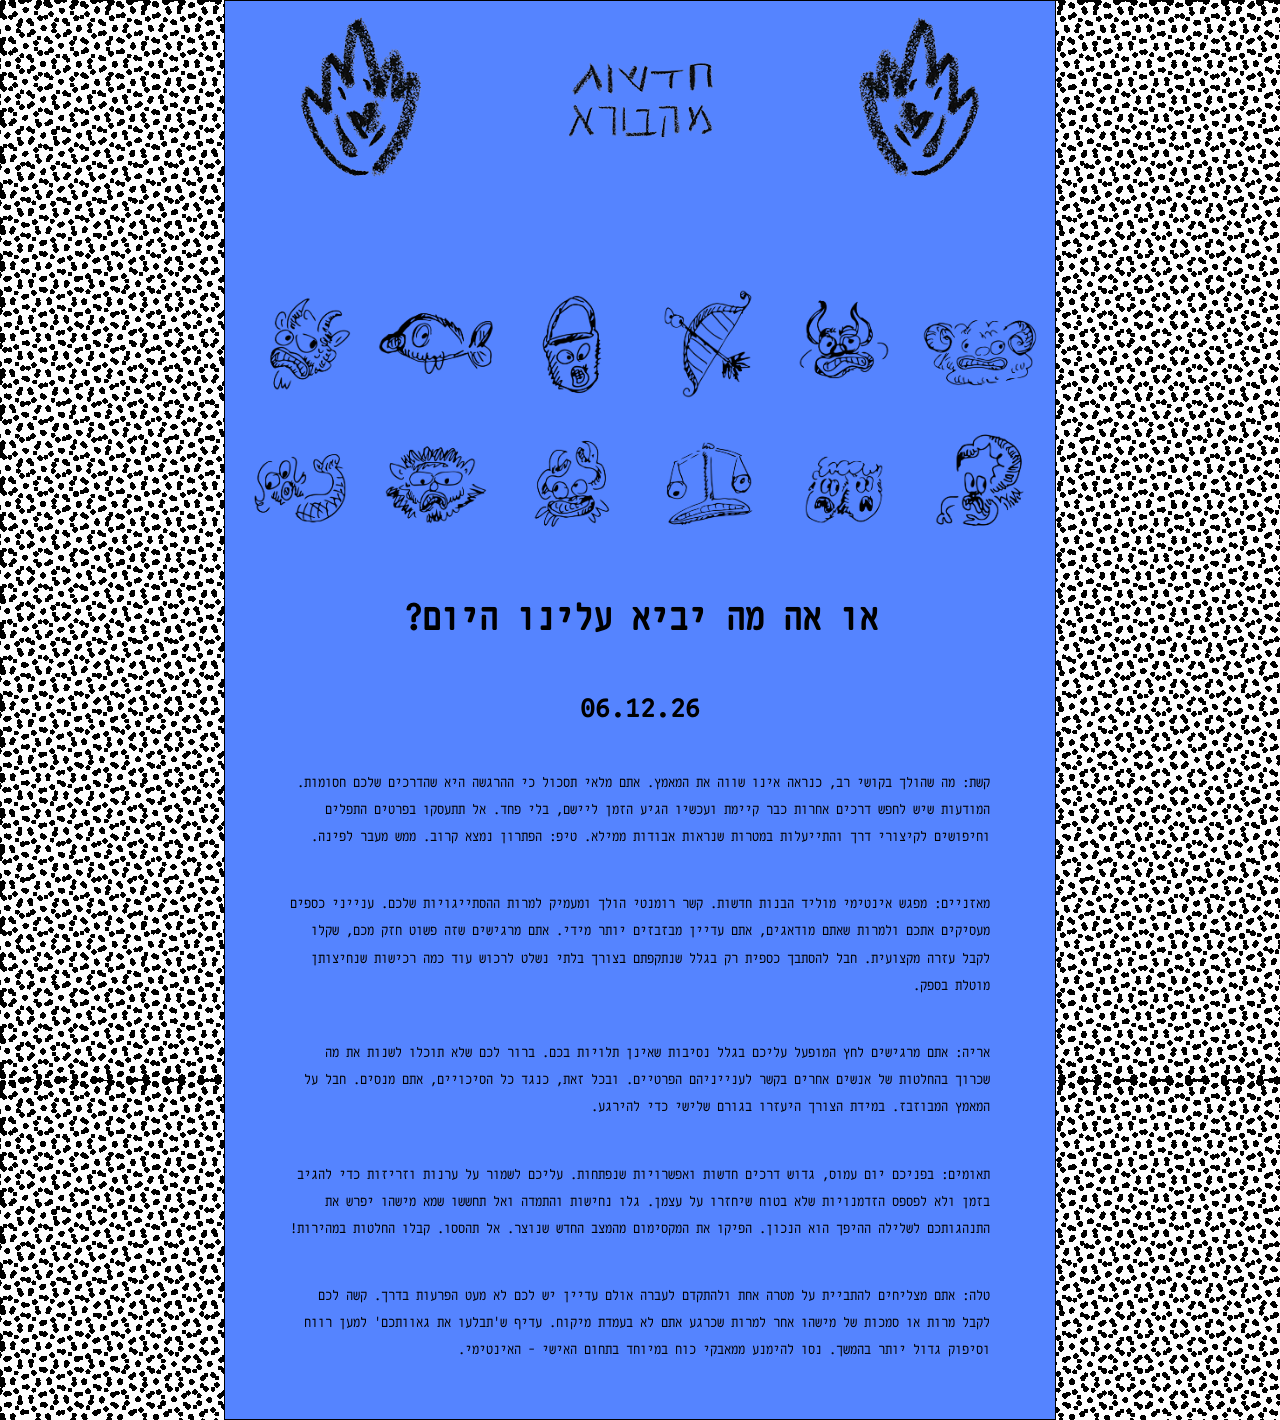
==== index.html @ 4e0ec6e6 "initial site" ====
<!DOCTYPE html>
<html lang="he" dir="rtl">
<head>
  <meta charset="UTF-8">
  <title>מגיד העתידות</title>

  <!-- MAIN STYLES -->
  <link rel="stylesheet" href="style.css">
</head>
<body>
</div>
  <!-- HEADER -->
   <div class="content-box">

<div class="header">

    <img src="אסטים/hamsa-left-1.png">

  <img src="אסטים/header.png" >
<img src="אסטים/hamsa-right-1.png">
</div>

<div class="icon-row">
  <div class="icon">
   <img src="אסטים/icons:טלה.png"> 
  </div>
    <div class="icon">
      <img src="אסטים/icons:שור.png">
    </div>
   <div class="icon">
     <img src="אסטים/icons:קשת.png">
   </div>
  <div class="icon">
  <img src="אסטים/icons:דלי.png">
</div>
  <div class="icon"> <img src="אסטים/icons:דגים.png">
  </div>
<div class="icon" >
    <img src="אסטים/icons:גדי.png">
</div> 
<div class="icon">
  <img src="אסטים/icons:עקרב.png">
</div>
<div class="icon">
    <img src="אסטים/icons:תאומים.png">
</div>
<div class="icon">
    <img src="אסטים/icons:מאזניים.png">
</div>
<div class="icon">
    <img src="אסטים/icons:סרטן.png">
</div>
<div class="icon" >
    <img src="אסטים/icons:אריה.png">
</div>
<div class="icon">
    <img src="אסטים/icons:בתולה.png">
</div>
</div>

<div class="q">
  <h3>או אה מה יביא עלינו היום?</h3>
</div>

<div id="date"></div>

<div class="body-text">
  <p>
    קשת:
    <span class="volatile">מה שהולך בקושי רב, כנראה אינו שווה את המאמץ.</span>
    אתם מלאי תסכול כי
    <span class="volatile">ההרגשה היא ש</span>הדרכים שלכם חסומות.
    <span class="volatile">המודעות ש</span>יש לחפש דרכים אחרות
    <span class="volatile">כבר קיימת ועכשיו הגיע הזמן ליישם, בלי פחד. אל תתעסקו בפרטים התפלים וחיפושים לקיצורי דרך והתייעלות במטרות שנראות אבודות ממילא. טיפ: הפתרון נמצא קרוב. ממש</span>
    מעבר לפינה.
  </p>
</div>

<div class="body-text">
  <p>
    מאזניים:
    <span class="volatile">מפגש אינטימי מוליד הבנות חדשות. קשר רומנטי הולך ומעמיק למרות ההסתייגויות שלכם. ענייני כספים מעסיקים אתכם ולמרות ש</span>אתם
    <span class="volatile">מודאגים, אתם עדיין מבזבזים</span>
    יותר מידי.
    <span class="volatile">אתם מרגישים שזה פשוט חזק מכם,</span>
    שקלו לקבל עזרה מקצועית.
    <span class="volatile">חבל להסתבך כספית רק בגלל שנתקפתם בצורך בלתי נשלט לרכוש עוד כמה רכישות שנחיצותן מוטלת בספק.</span>
  </p>
</div>
<div class="body-text">
  <p>
    אריה: אתם מ<span class="volatile">ר</span>גישים <span class="volatile">לחץ המופעל עליכם בגלל</span> נס<span class="volatile">יבות שאינן תלויות בכם. ברור לכם שלא תוכלו לשנות את מה שכרוך בהחלטות של אנשים אחרים בקשר ל</span>ע<span class="volatile">נייניהם הפרטיים. ובכ</span>ל <span class="volatile">זאת, כנגד כל הסיכויים, אתם מנסים.</span> ח<span class="volatile">ב</span>ל <span class="volatile">על המאמץ המ</span>ב<span class="volatile">וזבז. במידת הצורך היעזרו בגורם שלישי כדי להירגע.</span>
  </p>
</div>
<div class="body-text">
  <p>
    תאומים: בפניכם יום עמוס<span class="volatile">, גדוש דרכים חדשות ואפשרויות שנפתחות. עליכם לשמור על ערנות וזריזות כדי להגיב בזמן ולא לפספס הזדמנויות שלא בטוח שיחזרו על עצמן. גלו נחישות והתמדה ואל </span>תחששו <span class="volatile">שמא מישהו יפרש את התנהגותכם לשלילה ההיפך הוא הנכון. הפיקו את המקסימום מהמצב החדש שנוצר. אל</span> תהססו. <span class="volatile">קבלו החלטות במהירות!</span>
  </p>
</div>
<div class="body-text">
  <p>
    טלה: <span class="volatile">אתם מצליחים להתביית על מטרה אחת ולהתקדם לעברה אולם עדיין</span> יש לכם לא מעט הפרעות <span class="volatile">בדרך. קשה לכם לקבל מרות או סמכות של מישהו אחר למרות שכרגע אתם לא בעמדת מיקוח. עדיף ש'תבלעו את גאוותכם' למען רווח וסיפוק גדול יותר בהמשך. נסו להימנע ממאבקי כוח במיוחד</span> בתחום <span class="volatile">האישי -</span> האינטימי.
  </p>
</div>

<div id="overlay" class="overlay">
  <div id="fortune" class="fortune-box"></div>
</div>
  <!-- MAIN PAGE JAVASCRIPT -->
  <script src="code/js.code"></script>
  <script>
  const today = new Date();

  const formattedDate = today.toLocaleDateString("he-IL", {
    day: "2-digit",
    month: "2-digit",
    year: "2-digit"
  });

  document.getElementById("date").textContent = formattedDate;
</script>


</body>
</html>
---- style.css ----
body {
 background-image: url("אסטים/blackandwhiteback.png");
  background-size:contain        /* fills screen */
  background-position: center;   /* centered */
  background-repeat: repeat/* no tiling */

  color: black; /* keeping your text color consistent */
  font-family: "NarkissYair", serif;
  padding: 20px;
}

@font-face {
  font-family: "NarkissYair";
  src: url("fonts/NarkissYairMono-Regular-TRIAL.otf") format("opentype");
  font-weight: normal;
  font-style: normal;
}
.content-box {
  background: #5584ff;        /* cream */
  color: black;
  padding: 15px;

  border: 1px solid black;
  max-width: 800px;
  width: 95%;

  margin: 0 auto;
}

/* HEADER */
.header {
  display: flex;
  justify-content: space-around;   /* center the whole header */
  align-items: center;        /* vertical alignment */

  gap: 40px;   
 padding-bottom: 100px;
}

/* ✅ THIS ensures same size + no distortion */
.header img {
  width: 150px;        /* 🔧 change this to control size */
  height: auto;       /* keeps proportions */
}
``
.luck-link {
  display: inline-block;
  border: 1px solid black;
  padding: 10px 20px;
  text-decoration: none;
 color: black; 
  font-family: "NarkissYair", serif;
}

.luck-link:hover {
  background: black;
  color: white;
}
``
/* === TOP NAVIGATION === */
.site-nav {
  display: flex;
  justify-content: center;
  align-items: center;
  gap: 14px;
  margin: 16px 0 32px;
  font-family: "NarkissYair", serif;
    font-size: 15px;
}

.site-nav a {
  text-decoration: none;
  color: black; 
  border-bottom: 1px solid transparent;
}

.site-nav a:hover {
  border-bottom: 1px solid black;
}

.nav-separator {
  font-size: 18px;
  line-height: 1;
}
/* === WHEEL SECTION === */
.wheel-section {
  display: flex;
  flex-direction: column;   /* ✅ vertical stack */
  align-items: center;      /* ✅ center horizontally */
  gap: 20px;
}
.icon-row {
  display: flex;          /* ✅ puts them in ONE ROW */
  gap: 10px;              /* space between icons */
  justify-content:space-between; 

  flex-wrap: wrap;        /* ✅ wrap instead of overflowing */
}


.icon-row img {
  width: 120px;
  height: auto;
  transition: transform 0.2s ease, filter 0.2s ease;
}

.icon-row img {
  position: relative;
  overflow: hidden;
}



/* ✨ real sparkle */
.icon-row img:hover {
  transform: scale(1.15);
  animation: sparkle-glow 0.6s ease-in-out infinite alternate;
}




.icon-row img:hover::before {
  top: -10px;
  left: 0;
}

.icon {
  position: relative;
  display: inline-block;
}

.icon::after {
  content: "";
  position: absolute;
  inset: 0;

  background-image: url("אסטים/Untitled_Artwork.gif"); /* ✅ your GIF */
  background-size: contain;
  background-repeat: no-repeat;
  background-position: center;

  opacity: 0;
  pointer-events: none;

  transition: opacity 0.2s ease;
}
.icon:hover::after {
  opacity: 1;
}

 #date {
  display: block;            /* ✅ forces it onto its own line */
  text-align: center;        /* ✅ center text */

  font-size: 32px;           /* ✅ make it bigger */
  font-weight: bold;

  margin: 20px 0;            /* ✅ space above and below */

  color: black;
}
.
.spin-button {
  color: black;
  border: 1px solid black;
  background: transparent;

  font-family: inherit;
  padding: 8px 24px;
  cursor: pointer;
  font-size: 1rem;
}

.spin-button {
  position: relative;
  color: black;
  border: 1px solid #FFFCE8;
  background: transparent;
  font-family: inherit;
  padding: 8px 24px;
  cursor: pointer;
  font-size: 1rem;
  overflow: hidden;
}

/* overlay layer */
.spin-button::after {
  content: "";
  position: absolute;
  inset: 0;
  background: rgba(255, 252, 232, 0.12);
  opacity: 0;
  transition: opacity 0.25s ease;
  pointer-events: none;
}

/* hover activates overlay */
.spin-button:hover::after {
  opacity: 1;
}

/* === RESPONSIVE WRAPPER === */
.wheel-wrapper {
  position: relative;
  width: clamp(260px, 70vw, 750px);
  aspect-ratio: 1 / 1; /* lock circle */
}

/* === WHEEL IMAGE === */
.wheel {
  width: 100%;
  height: 100%;
  display: block;

  transition: transform 3s cubic-bezier(0.25, 0.85, 0.35, 1);
  transform-origin: center;
}
.pointer-img {
  position: absolute;

  bottom: -12px;    /* ✅ move below */
  left: 50%;
  transform: translateX(-50%);

  width: 30px;
  height: auto;

  z-index: 10;
}


``
.body-text { 
  font-family: "NarkissYair" 
  font-size: 30px;
 }

.body-text p {
  display: inline;
  margin: 0;
}


.overlay {
  position: fixed;
  inset: 0;

  display: none;  /* important */
  justify-content: center;
  align-items: center;

  background: rgba(0,0,0,0.5);
  z-index: 100;
}

.fortune-box {
  background: #FFFCE8;
  padding: 20px;
  border: 1px solid black;
}

/* === MODAL BOX === */
.fortune-modal {
  position: relative;
  background: #372772;
  color: #FFFCE8;
  border: 1px solid #FFFCE8;
  padding: 32px 24px;
  max-width: 720px;
  width: 90%;
  line-height: 1.7;
}

/* === CLOSE BUTTON === */
.fortune-close {
  position: absolute;
  top: 12px;
  left: 12px;
  background: transparent;
  border: none;
  color: black;
  font-size: 18px;
  cursor: pointer;
}

.fortune-content {
  white-space: pre-wrap;

  /* ✅ FORCE WRAPPING FOR LONG SLASH STRINGS */
  overflow-wrap: anywhere;
  word-break: break-word;

  max-width: 100%;
}

/* ARCHIVE PAGE */

.archive-title {
  text-align: center;
  font-family: "NarkissYair", serif;
    font-size: 28px;
  margin: 40px 0 20px;
}

/* === ARCHIVE GRID === */
.archive-grid {
  display: grid;
  grid-template-columns: repeat(auto-fit, minmax(280px, 1fr));
  gap: 24px;
  max-width: 1200px;
  margin: 40px auto 80px;
  padding: 0 24px;
}

.archive-item {
  border: 1px solid #000;
  padding: 16px 18px;

  /* 🔑 THIS IS THE FIX */
  overflow-wrap: anywhere;
  word-break: break-word;
}

/* ensure archive text behaves like main text */
.archive-item .body-text {
  margin: 0;
  max-width: none;
  font-size: 15px;
  line-height: 1.6;
}
.back-link {
  text-align: center;
  margin: 40px 0;
}

.back-link a {
  font-family: "NarkissYair", serif;
    text-decoration: none;
  color: black;
  border-bottom: 1px solid black;
}

/* NAVIGATION */
.site-nav {
  display: flex;
  justify-content: center;
  align-items: center;
  gap: 16px;
  margin: 16px 0 32px;
  font-family: "NarkissYair", serif;
    font-size: 15px;
}

.site-nav a {
  text-decoration: none;
color: black; 
  padding: 0;              /* ✅ removes box feel */
  background: none;        /* ✅ no background */
  border: none;            /* ✅ no border */
}

.site-nav a:hover {
  text-decoration: underline;
}

.nav-separator {
  font-size: 18px;
  line-height: 1;
}
/* ARCHIVE GRID */

.archive-grid {
  display: grid;
  grid-template-columns: repeat(auto-fit, minmax(200px, 1fr));
  gap: 24px;
  max-width: 900px;
  margin: 40px auto;
  padding: 0 16px;
  font-family: "NarkissYair", serif;}

.archive-card {
  border: 1px solid black;
  padding: 16px;
  text-align: center;
  cursor: pointer;
  background: white;
  transition: background 0.2s ease, transform 0.2s ease;
}

.archive-card:hover {
  background: #f5f5f5;
  transform: translateY(-2px);
}

.archive-card h3 {
  margin: 0 0 8px;
  font-size: 18px;
}

.archive-card p {
  font-size: 14px;
  line-height: 1.6;
  margin: 0;
}
/* ARCHIVE CARD EXPAND */

.archive-card {
  border: 1px solid black;
  padding: 16px;
  text-align: center;
  cursor: pointer;
  background: white;
  transition: background 0.2s ease;
}

/* hidden by default */
.archive-content {
  max-height: 0;
  overflow: hidden;
  transition: max-height 0.4s ease, opacity 0.3s ease;
  opacity: 0;
}

/* expanded state */
.archive-card.active .archive-content {
  max-height: 300px;   /* enough for text */
  opacity: 1;
  margin-top: 12px;
}

/* optional subtle hover */
.archive-card:hover {
  background: #f8f8f8;
}
/* OVERLAY BACKGROUND */
.archive-overlay {
  position: fixed;
  inset: 0;
  background: rgba(255, 255, 255, 0.95);
  display: none;
  align-items: center;
  justify-content: center;
  z-index: 1000;
}

/* when active */
.archive-overlay.active {
  display: flex;
}

/* OVERLAY CONTENT */
.archive-overlay-content {
  position: relative;
  max-width: 600px;
  padding: 40px;
  border: 1px solid black;
  background: white;
  text-align: center;
  font-family: "NarkissYair", serif;}

/* CLOSE BUTTON */
.overlay-close {
  position: absolute;
  top: 10px;
  left: 10px;
  background: none;
  border: none;
  font-size: 18px;
  cursor: pointer;
}
/* FLOATING MOTION */
@keyframes drift {
  0% {
    transform: translate(-40vw, -20vh) rotate(-8deg);
  }
  25% {
    transform: translate(25vw, -10vh) rotate(6deg);
  }
  50% {
    transform: translate(-15vw, 20vh) rotate(-4deg);
  }
  75% {
    transform: translate(10vw, 10vh) rotate(3deg);
  }
  100% {
    transform: translate(0, 0) rotate(0deg);
  }
}

.archive-overlay-content {
  transition: transform 1.2s ease-out;
}

/* floating state */
.archive-overlay-content.floating {
  animation: drift 2.8s ease-in-out forwards;
}

body {
  font-family: "NarkissYair", serif;
  margin: 0;
  padding: 0;
}

/* ===== NAV ===== */
.site-nav {
  text-align: center;
  margin: 20px 0;
}

.site-nav a {
  text-decoration: none;
color:black; 
  margin: 0 6px;
}

.site-nav a:hover {
  text-decoration: underline;
}

.q {
   text-align: center;
  font-size: clamp(1.4rem, 4vw, 2.2rem);
  margin: 40px auto 24px;
  line-height: 1.3;
  max-width: 90%;

}

/* ===== MAIN TEXT ===== */
.body-text {
  max-width: 700px;
  margin: 40px auto;
  font-size: 16px;
  line-height: 1.7;
  text-align: right;
}

.body-text p {
  margin: 0;
}

.volatile {
  display: inline;
  font-variant-ligatures: none;
}
/* original text */
.volatile .text {
  visibility: visible;
}

/* ===== BUTTON ===== */
.luck-link {
  display: block;
  text-align: center;
  margin: 40px auto;
  padding: 10px 20px;
  width: fit-content;
  border: 1px solid black;
  text-decoration: none;
color: black; }

.luck-link:hover {
  background: black;
  color: white;
}
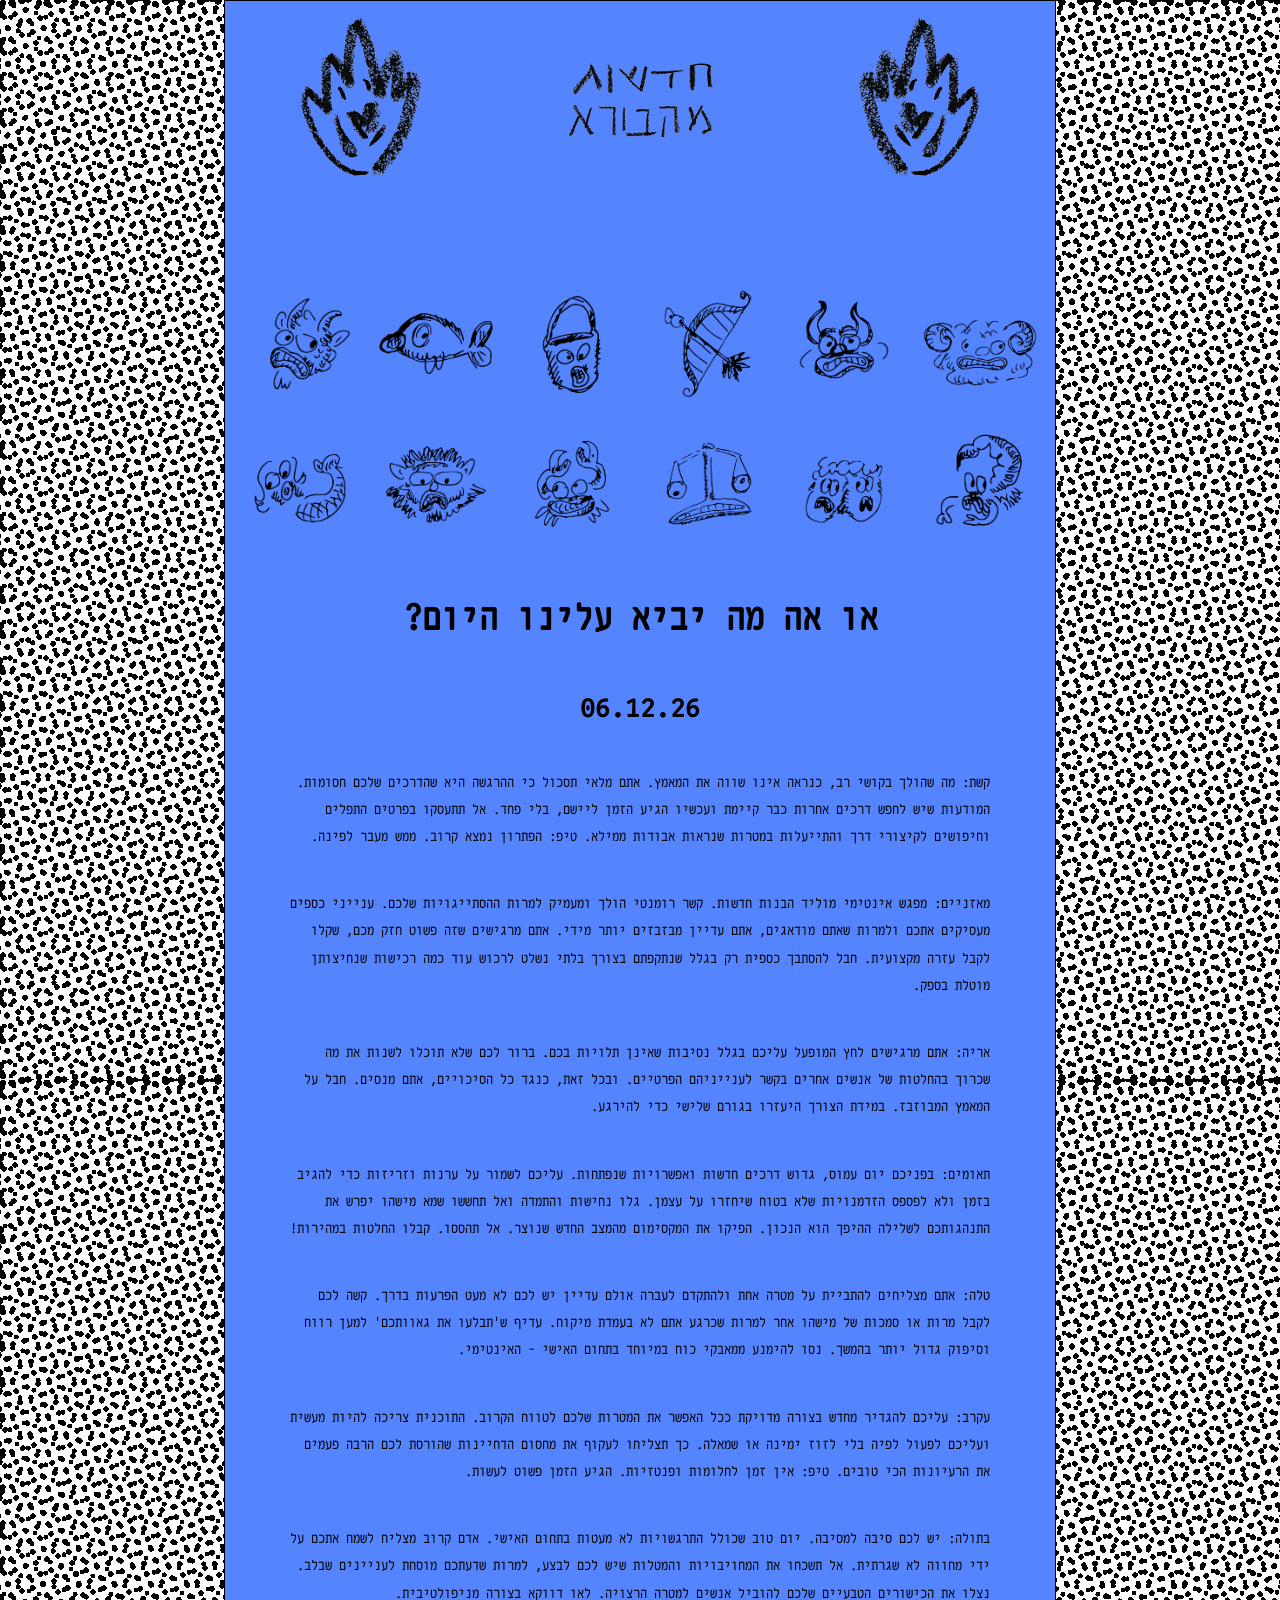
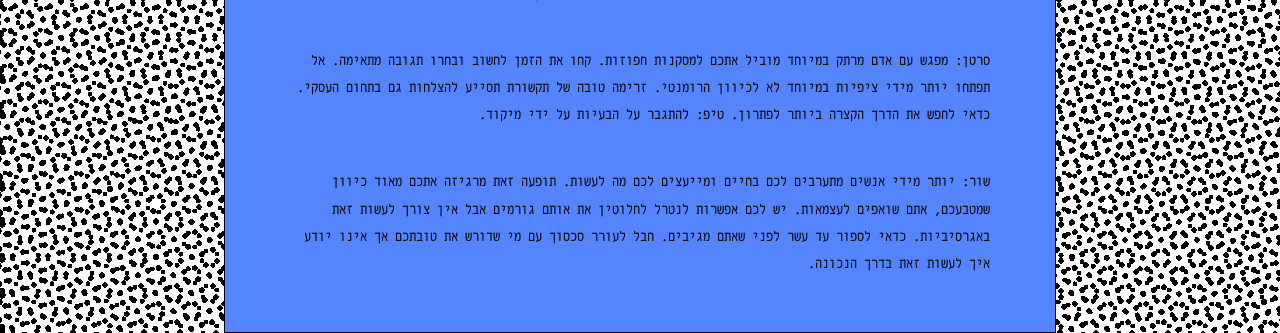
==== commit b54c88b2: "Update index.html" ====
--- a/index.html
+++ b/index.html
@@ -103,6 +103,28 @@
   </p>
 </div>
 
+<div class="body-text">
+  <p>
+    עקרב: עליכם <span class="volatile">להגדיר מחדש בצורה מדויקת ככל האפשר את המטרות שלכם לטווח הקרוב. התוכנית צריכה להיות מעשית ועליכם לפעול לפיה בלי</span> לזוז <span class="volatile">ימינה או שמאלה. כך תצליחו לעקוף את מחסום הדחיינות שהורסת לכם הרבה פעמים את הרעיונות הכי טובים.</span> טיפ: אין זמן <span class="volatile">לחלומות ופנטזיות. הגיע הזמן פשוט לעשות.</span>
+  </p>
+</div>
+<div class="body-text">
+  <p>
+    בתולה: <span class="volatile">יש לכם סיבה למסיבה. יום טוב שכולל התרגשויות לא מעטות בתחום האישי. אדם קרוב מצליח לשמח אתכם על ידי מחווה לא שגרתית.</span> אל תשכחו <span class="volatile">את המחויבויות והמטלות</span> שיש לכם <span class="volatile">לבצע, למרות שדעתכם מוסחת לעניינים שבלב. נצלו את ה</span>כישורים <span class="volatile">הטבעיים שלכם</span> להוביל אנשים למטרה הרצויה<span class="volatile">. לאו דווקא</span> בצורה מניפולטיבית.
+  </p>
+</div>
+
+<div class="body-text">
+  <p>
+    סרטן: <span class="volatile">מפגש עם אדם מרתק במיוחד מוביל אתכם למסקנות חפוזות. קחו את הזמן לחשוב ובחרו תגובה מתאימה.</span> אל תפתחו <span class="volatile">יותר מידי</span> ציפיות <span class="volatile">במיוחד לא</span> לכיוון הרומנטי. <span class="volatile">זרימה טובה של תקשורת תסייע להצלחות גם בתחום העסקי. כדאי לחפש את הדרך הקצרה ביותר לפתרון.</span> טיפ: להתגבר <span class="volatile">על הבעיות על ידי מיקוד.</span>
+  </p>
+</div>
+<div class="body-text">
+  <p>
+    שור: <span class="volatile">יותר מידי</span> אנשים <span class="volatile">מתערבים לכם בחיים ו</span>מייעצים לכם <span class="volatile">מה לעשות. תופעה זאת מרגיזה אתכם מאוד כיוון שמטבעכם, אתם שואפים לעצמאות. יש לכם אפשרות לנטרל לחלוטין את אותם גורמים אבל אין צורך לעשות זאת</span> באגרסיביות<span class="volatile">. כדאי לספור עד עשר לפני שאתם מגיבים. חבל</span> לעורר סכסוך עם <span class="volatile">מי שדורש</span> א<span class="volatile">ת טו</span>ב<span class="volatile">תכם</span> א<span class="volatile">ך אינו יודע איך לעשות זאת בדרך הנכונה.</span>
+  </p>
+</div>
+
 <div id="overlay" class="overlay">
   <div id="fortune" class="fortune-box"></div>
 </div>
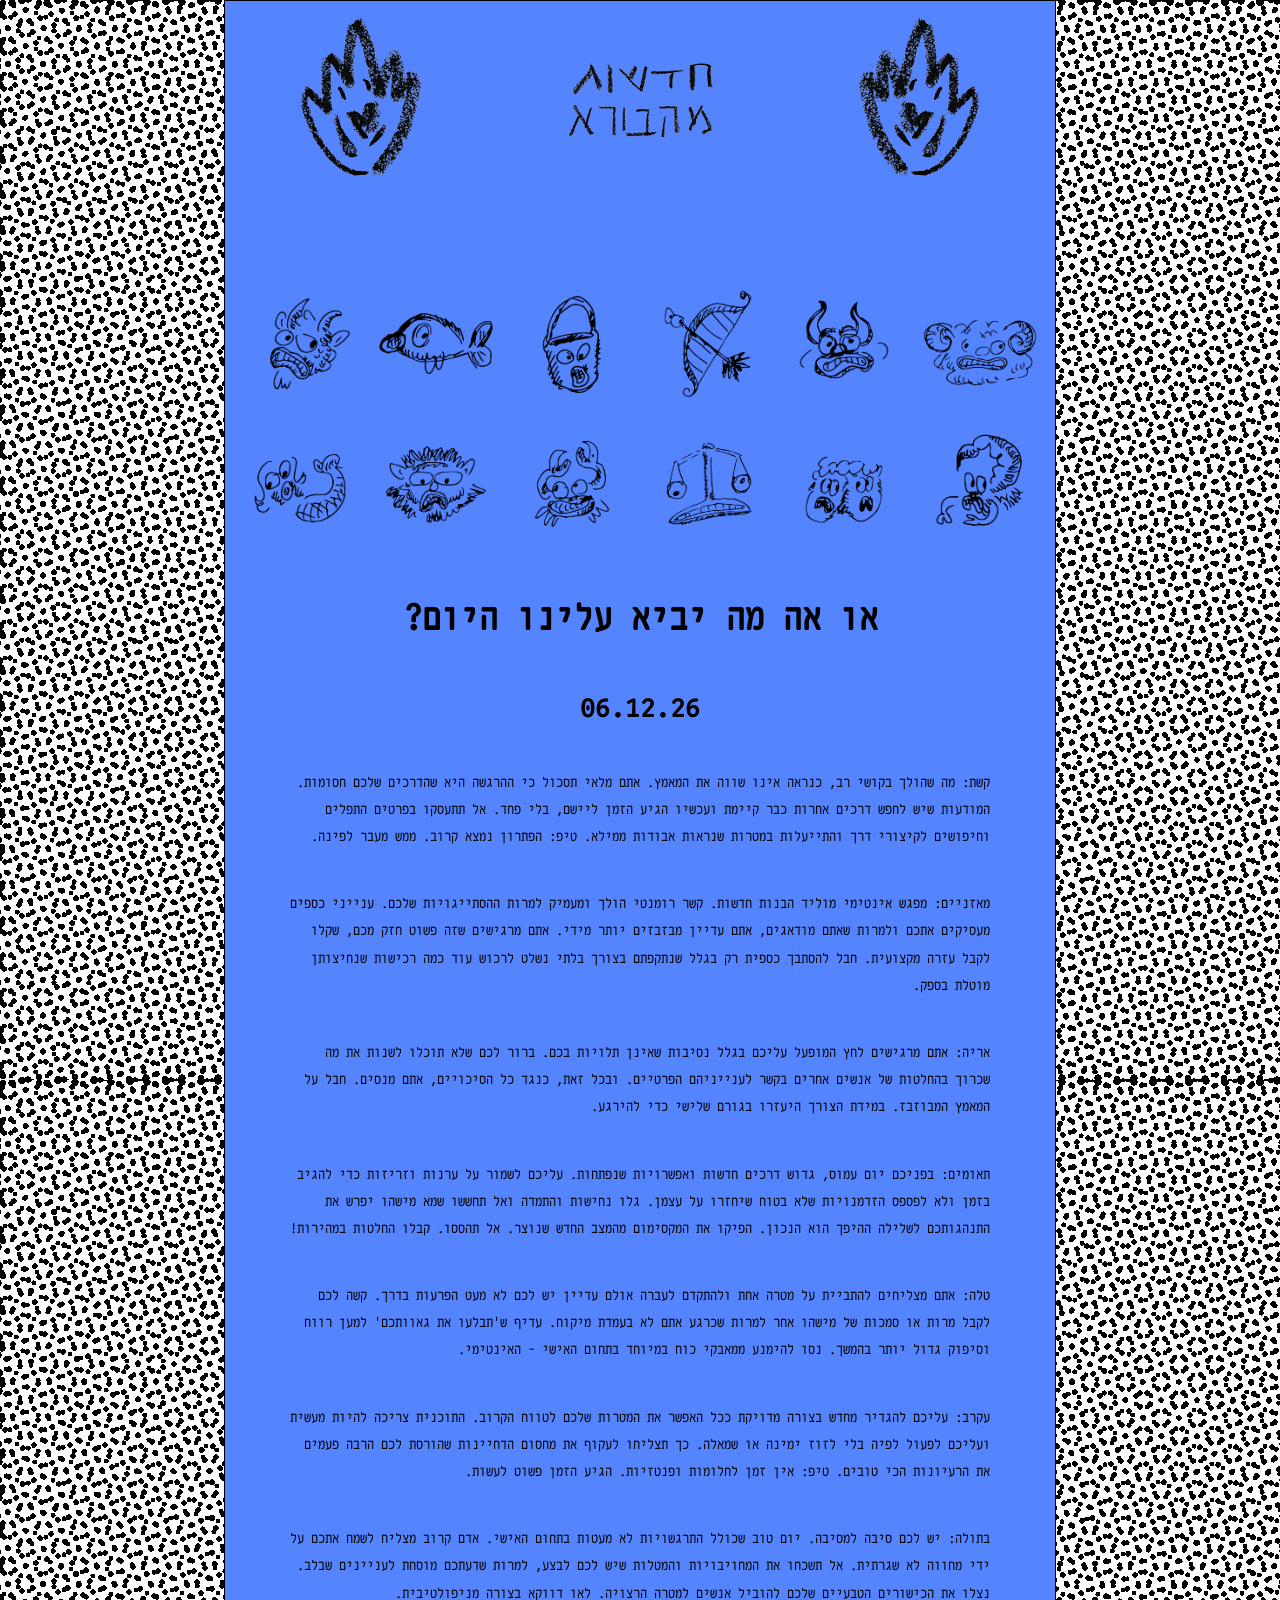
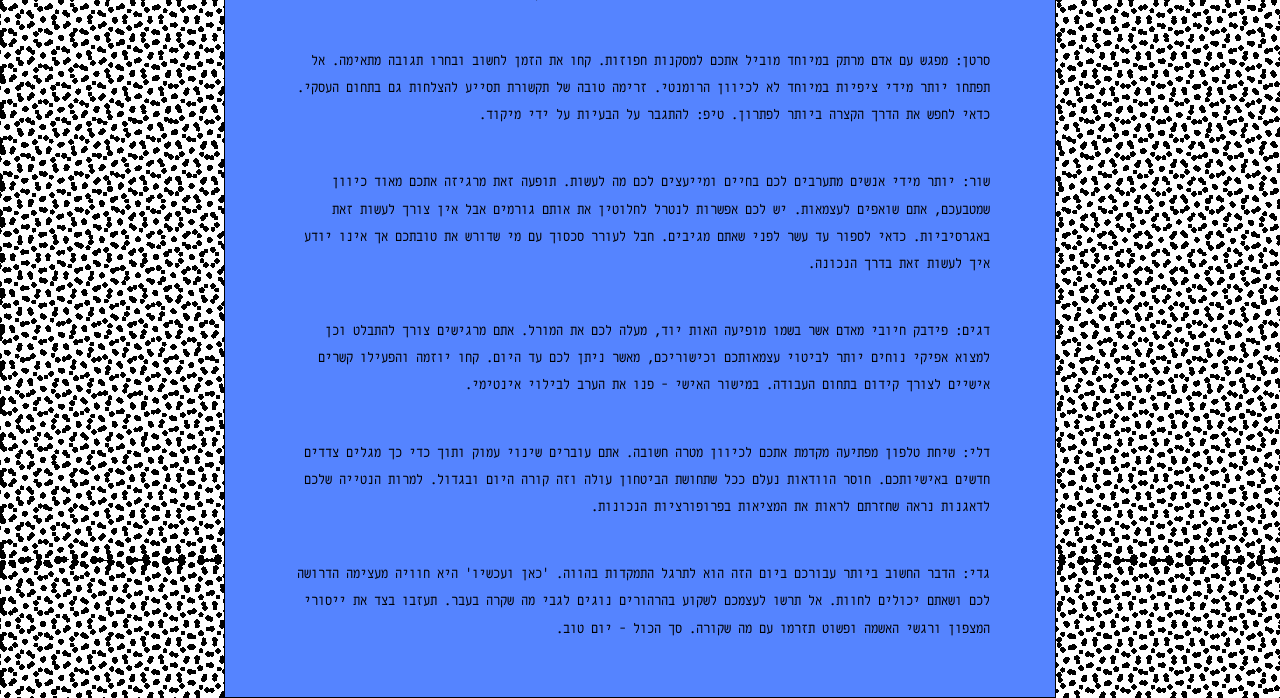
==== commit 23c3c060: "Update index.html" ====
--- a/index.html
+++ b/index.html
@@ -125,6 +125,22 @@
   </p>
 </div>
 
+<div class="body-text">
+  <p>
+    דגים: <span class="volatile">פידבק חיובי מ</span>אדם אשר <span class="volatile">ב</span>שמו <span class="volatile">מופיעה האות יוד, מעלה לכם את המורל. אתם מרגישים צורך להתבלט וכן למצוא אפיקי</span> נוח<span class="volatile">ים יותר לביטוי עצמאותכם וכישוריכם,</span> מאשר <span class="volatile">ניתן</span> לכם <span class="volatile">עד היום. קחו יוזמה והפעילו קשרים אישיים לצורך</span> קידום ב<span class="volatile">תחום ה</span>עבודה. <span class="volatile">במישור האישי - פנו את הערב לבילוי אינטימי.</span>
+  </p>
+</div>
+<div class="body-text">
+  <p>
+    דלי: <span class="volatile">שיחת טלפון מפתיעה מקדמת אתכם לכיוון מטרה חשובה.</span> אתם עוברים שינוי עמוק ותוך כדי כך מגלים <span class="volatile">צדדים חדשים באישיותכם. חוסר הוודאות נעלם ככל שתחושת הביטחון עולה וזה קורה היום ובגדול. למרות הנטייה שלכם לדאגנות נראה</span> שחזרתם לראות <span class="volatile">את המציאות בפרופורציות הנכונות.</span>
+  </p>
+</div>
+<div class="body-text">
+  <p>
+    גדי: הדבר החשוב ביותר <span class="volatile">עבורכם ביום הזה</span> הוא לתרגל <span class="volatile">התמקדות בהווה. 'כאן ועכשיו' היא</span> חוויה מעצימה הדרושה לכם ושאתם יכולים לחוות. אל תרשו לעצמכם לשקוע בהרהורים נוגים לגבי מה שקרה בעבר. תעזבו בצד את <span class="volatile">ייסורי המצפון ורגשי האשמה</span> ופשוט תזרמו עם מה שקורה. <span class="volatile">סך הכול - יום טוב.</span>
+  </p>
+</div>
+
 <div id="overlay" class="overlay">
   <div id="fortune" class="fortune-box"></div>
 </div>
